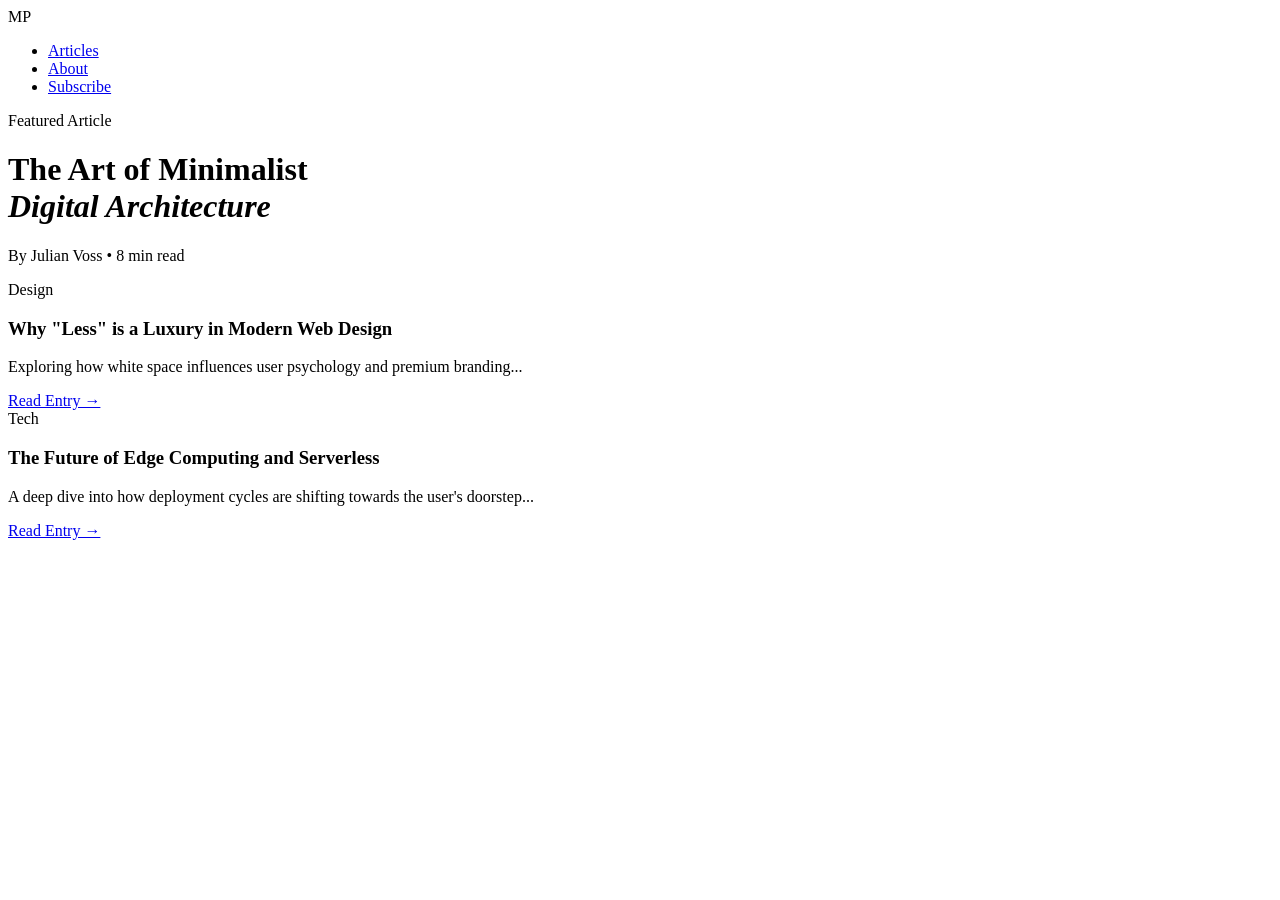
==== index.html @ 74de2347 "Create index.html" ====
<!DOCTYPE html>
<html lang="en">
<head>
    <meta charset="UTF-8">
    <meta name="viewport" content="width=device-width, initial-scale=1.0">
    <title>Modern Perspectives | Premium Blog</title>
    <link rel="stylesheet" href="style.css">
    <link href="https://fonts.googleapis.com/css2?family=Inter:wght@300;400;600&family=Playfair+Display:ital,wght@0,700;1,700&display=swap" rel="stylesheet">
</head>
<body>
    <div class="background-glow"></div>
    
    <nav class="glass-nav">
        <div class="logo">M<span>P</span></div>
        <ul class="nav-links">
            <li><a href="#" class="active">Articles</a></li>
            <li><a href="#">About</a></li>
            <li><a href="#" class="btn-subscribe">Subscribe</a></li>
        </ul>
    </nav>

    <main class="container">
        <header class="hero">
            <span class="badge">Featured Article</span>
            <h1>The Art of Minimalist <br><em>Digital Architecture</em></h1>
            <p class="meta">By Julian Voss • 8 min read</p>
        </header>

        <section class="blog-grid">
            <!-- Article 1 -->
            <article class="glass-card">
                <div class="card-image" style="background-image: url('https://images.unsplash.com/photo-1497215728101-856f4ea42174?auto=format&fit=crop&w=800&q=80');"></div>
                <div class="card-content">
                    <span class="category">Design</span>
                    <h3>Why "Less" is a Luxury in Modern Web Design</h3>
                    <p>Exploring how white space influences user psychology and premium branding...</p>
                    <a href="#" class="read-more">Read Entry →</a>
                </div>
            </article>

            <!-- Article 2 -->
            <article class="glass-card">
                <div class="card-image" style="background-image: url('https://images.unsplash.com/photo-1516321318423-f06f85e504b3?auto=format&fit=crop&w=800&q=80');"></div>
                <div class="card-content">
                    <span class="category">Tech</span>
                    <h3>The Future of Edge Computing and Serverless</h3>
                    <p>A deep dive into how deployment cycles are shifting towards the user's doorstep...</p>
                    <a href="#" class="read-more">Read Entry →</a>
                </div>
            </article>
        </section>
    </main>

    <script>
        // Subtle interaction: Card tilt effect
        document.querySelectorAll('.glass-card').forEach(card => {
            card.addEventListener('mousemove', (e) => {
                const rect = card.getBoundingClientRect();
                const x = e.clientX - rect.left;
                const y = e.clientY - rect.top;
                card.style.setProperty('--mouse-x', `${x}px`);
                card.style.setProperty('--mouse-y', `${y}px`);
            });
        });
    </script>
</body>
</html>
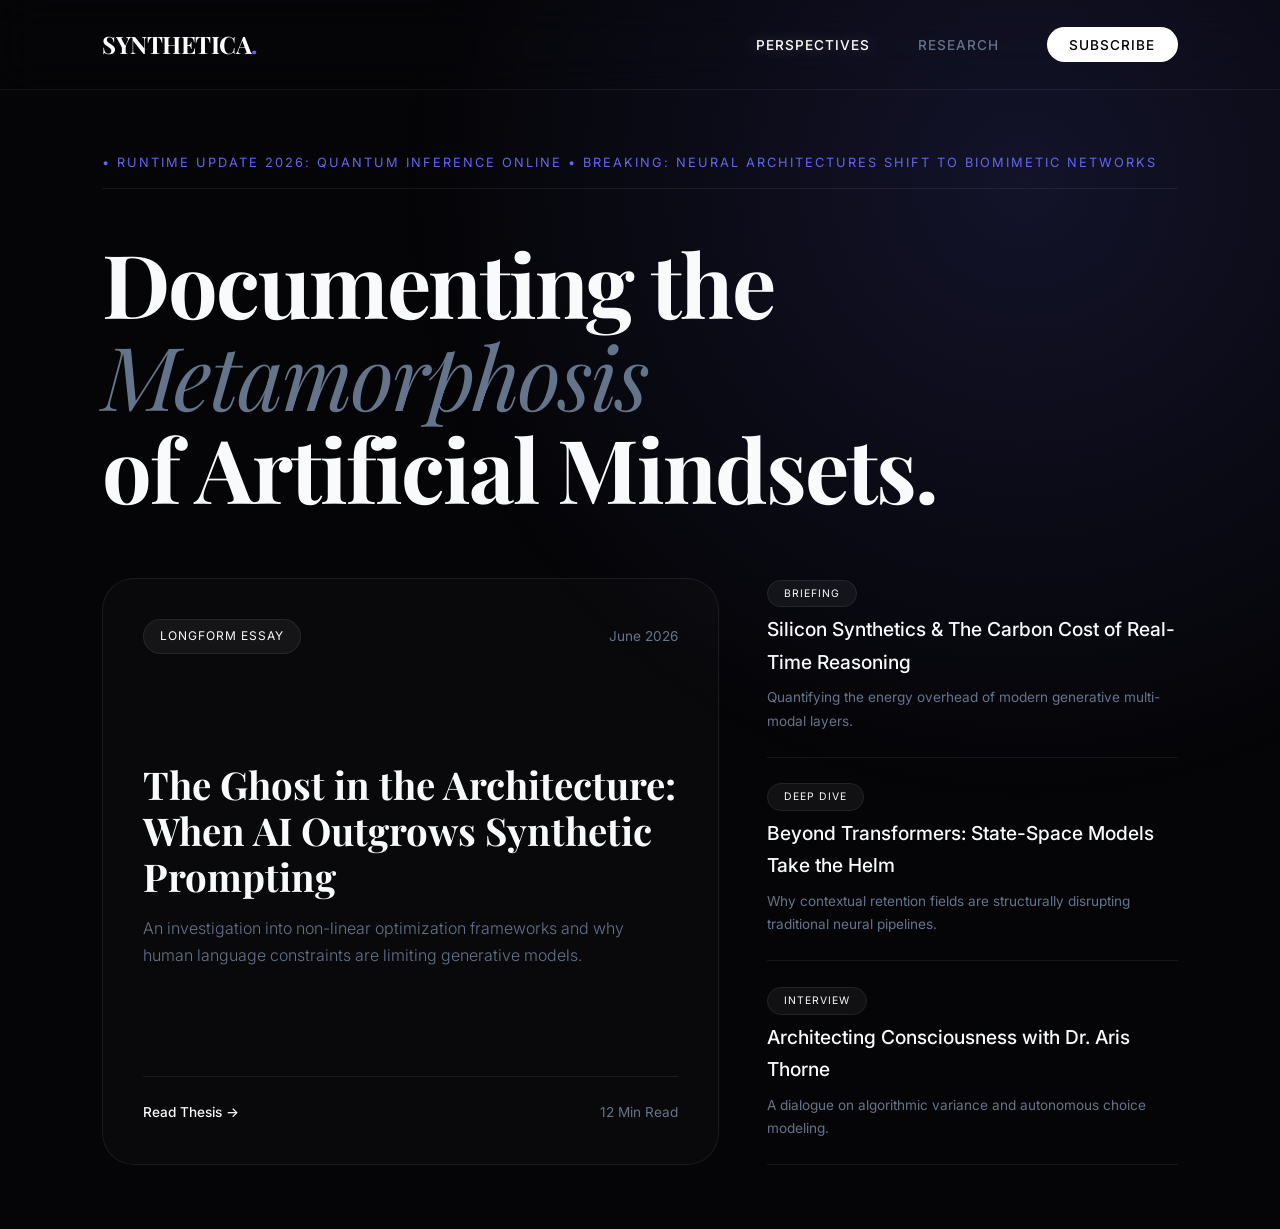
==== commit 5c80ca77: "Update index.html" ====
--- a/index.html
+++ b/index.html
@@ -3,65 +3,93 @@
 <head>
     <meta charset="UTF-8">
     <meta name="viewport" content="width=device-width, initial-scale=1.0">
-    <title>Modern Perspectives | Premium Blog</title>
+    <title>Synthetica Editorial | The Future of Intelligence</title>
     <link rel="stylesheet" href="style.css">
-    <link href="https://fonts.googleapis.com/css2?family=Inter:wght@300;400;600&family=Playfair+Display:ital,wght@0,700;1,700&display=swap" rel="stylesheet">
+    <link href="https://fonts.googleapis.com/css2?family=Inter:wght@300;400;500;600&family=Playfair+Display:ital,wght@0,600;0,700;1,400&display=swap" rel="stylesheet">
 </head>
 <body>
-    <div class="background-glow"></div>
-    
-    <nav class="glass-nav">
-        <div class="logo">M<span>P</span></div>
+    <div class="glow-canvas"></div>
+
+    <nav class="premium-nav">
+        <a href="index.html" class="nav-brand">SYNTHETICA<span>.</span></a>
         <ul class="nav-links">
-            <li><a href="#" class="active">Articles</a></li>
-            <li><a href="#">About</a></li>
-            <li><a href="#" class="btn-subscribe">Subscribe</a></li>
+            <li><a href="index.html" class="active">Perspectives</a></li>
+            <li><a href="#">Research</a></li>
+            <li><a href="#" class="nav-cta">Subscribe</a></li>
         </ul>
     </nav>
 
-    <main class="container">
-        <header class="hero">
-            <span class="badge">Featured Article</span>
-            <h1>The Art of Minimalist <br><em>Digital Architecture</em></h1>
-            <p class="meta">By Julian Voss • 8 min read</p>
-        </header>
+    <main class="hub-main">
+        <section class="hero-editorial">
+            <div class="ticker-wrap">
+                <div class="ticker">
+                    • RUNTIME UPDATE 2026: QUANTUM INFERENCE ONLINE • BREAKING: NEURAL ARCHITECTURES SHIFT TO BIOMIMETIC NETWORKS 
+                </div>
+            </div>
+            
+            <h1 class="editorial-title">
+                Documenting the <em>Metamorphosis</em> <br>of Artificial Mindsets.
+            </h1>
 
-        <section class="blog-grid">
-            <!-- Article 1 -->
-            <article class="glass-card">
-                <div class="card-image" style="background-image: url('https://images.unsplash.com/photo-1497215728101-856f4ea42174?auto=format&fit=crop&w=800&q=80');"></div>
-                <div class="card-content">
-                    <span class="category">Design</span>
-                    <h3>Why "Less" is a Luxury in Modern Web Design</h3>
-                    <p>Exploring how white space influences user psychology and premium branding...</p>
-                    <a href="#" class="read-more">Read Entry →</a>
+            <div class="feature-split">
+                <!-- Main Core Story Block linking to the reading layout -->
+                <a href="article.html" class="main-feature-card" id="heroCard">
+                    <div class="card-meta-row">
+                        <span class="tag-premium">Longform Essay</span>
+                        <span style="color: var(--text-muted); font-size: 0.85rem;">June 2026</span>
+                    </div>
+                    <div class="card-title-block">
+                        <h2 style="font-family: var(--font-serif); font-size: clamp(1.8rem, 3vw, 2.8rem); line-height: 1.2; margin-bottom: 1rem;">
+                            The Ghost in the Architecture: When AI Outgrows Synthetic Prompting
+                        </h2>
+                        <p style="color: var(--text-muted); max-width: 600px; font-weight: 300;">
+                            An investigation into non-linear optimization frameworks and why human language constraints are limiting generative models.
+                        </p>
+                    </div>
+                    <div class="card-meta-row" style="border-top: 1px solid var(--surface-border); padding-top: 1.5rem;">
+                        <span style="font-size: 0.85rem; font-weight: 500;">Read Thesis →</span>
+                        <span style="color: var(--text-muted); font-size: 0.85rem;">12 Min Read</span>
+                    </div>
+                </a>
+
+                <!-- Side Feed List -->
+                <div class="feed-column">
+                    <a href="#" class="feed-item">
+                        <span class="tag-premium" style="font-size:0.65rem;">Briefing</span>
+                        <h4>Silicon Synthetics & The Carbon Cost of Real-Time Reasoning</h4>
+                        <p style="font-size:0.85rem; color: var(--text-muted); margin-top: 0.5rem;">Quantifying the energy overhead of modern generative multi-modal layers.</p>
+                    </a>
+                    <a href="#" class="feed-item">
+                        <span class="tag-premium" style="font-size:0.65rem;">Deep Dive</span>
+                        <h4>Beyond Transformers: State-Space Models Take the Helm</h4>
+                        <p style="font-size:0.85rem; color: var(--text-muted); margin-top: 0.5rem;">Why contextual retention fields are structurally disrupting traditional neural pipelines.</p>
+                    </a>
+                    <a href="#" class="feed-item">
+                        <span class="tag-premium" style="font-size:0.65rem;">Interview</span>
+                        <h4>Architecting Consciousness with Dr. Aris Thorne</h4>
+                        <p style="font-size:0.85rem; color: var(--text-muted); margin-top: 0.5rem;">A dialogue on algorithmic variance and autonomous choice modeling.</p>
+                    </a>
                 </div>
-            </article>
-
-            <!-- Article 2 -->
-            <article class="glass-card">
-                <div class="card-image" style="background-image: url('https://images.unsplash.com/photo-1516321318423-f06f85e504b3?auto=format&fit=crop&w=800&q=80');"></div>
-                <div class="card-content">
-                    <span class="category">Tech</span>
-                    <h3>The Future of Edge Computing and Serverless</h3>
-                    <p>A deep dive into how deployment cycles are shifting towards the user's doorstep...</p>
-                    <a href="#" class="read-more">Read Entry →</a>
-                </div>
-            </article>
+            </div>
         </section>
     </main>
 
     <script>
-        // Subtle interaction: Card tilt effect
-        document.querySelectorAll('.glass-card').forEach(card => {
-            card.addEventListener('mousemove', (e) => {
-                const rect = card.getBoundingClientRect();
-                const x = e.clientX - rect.left;
-                const y = e.clientY - rect.top;
-                card.style.setProperty('--mouse-x', `${x}px`);
-                card.style.setProperty('--mouse-y', `${y}px`);
+        // High-end dynamic mouse response effect
+        const heroCard = document.getElementById('heroCard');
+        if(heroCard) {
+            heroCard.addEventListener('mousemove', (e) => {
+                const rect = heroCard.getBoundingClientRect();
+                const x = e.clientX - rect.left - (rect.width/2);
+                const y = e.clientY - rect.top - (rect.height/2);
+                
+                heroCard.style.transform = `perspective(1000px) rotateX(${-y * 0.01}deg) rotateY(${x * 0.01}deg) translateY(-4px)`;
             });
-        });
+
+            heroCard.addEventListener('mouseleave', () => {
+                heroCard.style.transform = 'none';
+            });
+        }
     </script>
 </body>
 </html>
--- a/style.css
+++ b/style.css
@@ -0,0 +1,303 @@
+:root {
+    --bg: #050507;
+    --surface: rgba(255, 255, 255, 0.02);
+    --surface-border: rgba(255, 255, 255, 0.07);
+    --accent: #6366f1;
+    --accent-glow: rgba(99, 102, 241, 0.15);
+    --text-primary: #f8fafc;
+    --text-muted: #64748b;
+    --font-serif: 'Playfair Display', Georgia, serif;
+    --font-sans: 'Inter', system-ui, sans-serif;
+    --transition: all 0.5s cubic-bezier(0.16, 1, 0.3, 1);
+}
+
+* {
+    margin: 0;
+    padding: 0;
+    box-sizing: border-box;
+    -webkit-font-smoothing: antialiased;
+}
+
+body {
+    background-color: var(--bg);
+    color: var(--text-primary);
+    font-family: var(--font-sans);
+    line-height: 1.7;
+    overflow-x: hidden;
+}
+
+/* Custom Smooth Scrollbar */
+::-webkit-scrollbar { width: 8px; }
+::-webkit-scrollbar-track { background: var(--bg); }
+::-webkit-scrollbar-thumb { background: #1e1e2e; border-radius: 4px; }
+::-webkit-scrollbar-thumb:hover { background: var(--accent); }
+
+/* Premium Navigation Bar Shared Across Pages */
+.premium-nav {
+    display: flex;
+    justify-content: space-between;
+    align-items: center;
+    padding: 1.5rem 8vw;
+    position: fixed;
+    top: 0;
+    width: 100%;
+    z-index: 1000;
+    backdrop-filter: blur(20px);
+    -webkit-backdrop-filter: blur(20px);
+    border-bottom: 1px solid var(--surface-border);
+}
+
+.nav-brand {
+    font-family: var(--font-serif);
+    font-size: 1.5rem;
+    font-weight: 700;
+    letter-spacing: -0.5px;
+    text-decoration: none;
+    color: #fff;
+}
+
+.nav-brand span { color: var(--accent); }
+
+.nav-links {
+    display: flex;
+    list-style: none;
+    gap: 3rem;
+    align-items: center;
+}
+
+.nav-links a {
+    text-decoration: none;
+    color: var(--text-muted);
+    font-size: 0.85rem;
+    font-weight: 500;
+    letter-spacing: 1px;
+    text-transform: uppercase;
+    transition: var(--transition);
+}
+
+.nav-links a:hover, .nav-links .active {
+    color: #fff;
+    text-shadow: 0 0 15px rgba(255,255,255,0.3);
+}
+
+.nav-cta {
+    background: #fff;
+    color: #000 !important;
+    padding: 0.6rem 1.4rem;
+    border-radius: 100px;
+    font-weight: 600;
+}
+
+/* Shared Radial Background Radial Glow */
+.glow-canvas {
+    position: fixed;
+    top: 0;
+    left: 0;
+    width: 100vw;
+    height: 100vh;
+    background: radial-gradient(circle at 80% 20%, var(--accent-glow) 0%, transparent 50%);
+    pointer-events: none;
+    z-index: -1;
+}
+
+/* ==========================================================================
+   PAGE 1 SPECIFIC STYLES: INDEX / HUB
+   ========================================================================== */
+.hub-main { padding-top: 15vh; }
+
+.hero-editorial {
+    padding: 0 8vw 4rem 8vw;
+    max-width: 1400px;
+    margin: 0 auto;
+}
+
+.ticker-wrap {
+    overflow: hidden;
+    white-space: nowrap;
+    border-bottom: 1px solid var(--surface-border);
+    padding: 0.8rem 0;
+    margin-bottom: 3rem;
+}
+
+.ticker {
+    display: inline-block;
+    animation: marquee 25s linear infinite;
+    font-size: 0.8rem;
+    text-transform: uppercase;
+    letter-spacing: 2px;
+    color: var(--accent);
+}
+
+@keyframes marquee {
+    0% { transform: translate3d(0, 0, 0); }
+    100% { transform: translate3d(-50%, 0, 0); }
+}
+
+.editorial-title {
+    font-family: var(--font-serif);
+    font-size: clamp(2.5rem, 7vw, 5.5rem);
+    line-height: 1.05;
+    font-weight: 700;
+    letter-spacing: -2px;
+    margin-bottom: 2rem;
+}
+
+.editorial-title em {
+    font-style: italic;
+    font-weight: 400;
+    color: var(--text-muted);
+}
+
+/* High-End Feature Grid */
+.feature-split {
+    display: grid;
+    grid-template-columns: 1.2fr 0.8fr;
+    gap: 3rem;
+    margin-top: 4rem;
+}
+
+@media(max-width: 968px) {
+    .feature-split { grid-template-columns: 1fr; }
+}
+
+.main-feature-card {
+    background: var(--surface);
+    border: 1px solid var(--surface-border);
+    border-radius: 32px;
+    padding: 2.5rem;
+    display: flex;
+    flex-direction: column;
+    justify-content: space-between;
+    min-height: 500px;
+    position: relative;
+    overflow: hidden;
+    transition: var(--transition);
+    text-decoration: none;
+    color: inherit;
+}
+
+.main-feature-card:hover {
+    border-color: rgba(255,255,255,0.2);
+    transform: translateY(-4px);
+    box-shadow: 0 30px 60px -15px rgba(0,0,0,0.8);
+}
+
+.card-meta-row {
+    display: flex;
+    justify-content: space-between;
+    align-items: center;
+}
+
+.tag-premium {
+    background: rgba(255,255,255,0.05);
+    padding: 0.4rem 1rem;
+    border-radius: 100px;
+    font-size: 0.75rem;
+    letter-spacing: 1px;
+    text-transform: uppercase;
+    border: 1px solid var(--surface-border);
+}
+
+.feed-column {
+    display: flex;
+    flex-direction: column;
+    gap: 1.5rem;
+}
+
+.feed-item {
+    border-bottom: 1px solid var(--surface-border);
+    padding-bottom: 1.5rem;
+    text-decoration: none;
+    color: inherit;
+    display: block;
+    transition: var(--transition);
+}
+
+.feed-item:hover {
+    padding-left: 10px;
+    border-color: var(--accent);
+}
+
+.feed-item h4 {
+    font-size: 1.2rem;
+    margin-top: 0.5rem;
+    font-weight: 500;
+}
+
+/* ==========================================================================
+   PAGE 2 SPECIFIC STYLES: ARTICLE VIEW
+   ========================================================================== */
+.progress-container {
+    position: fixed;
+    top: 73px;
+    left: 0;
+    width: 100%;
+    height: 2px;
+    z-index: 1001;
+}
+
+.progress-bar {
+    height: 100%;
+    background: var(--accent);
+    width: 0%;
+    box-shadow: 0 0 10px var(--accent);
+}
+
+.article-wrapper {
+    max-width: 760px;
+    margin: 0 auto;
+    padding: 18vh 2rem 8rem 2rem;
+}
+
+.article-header {
+    text-align: center;
+    margin-bottom: 4rem;
+}
+
+.article-header h1 {
+    font-family: var(--font-serif);
+    font-size: clamp(2.2rem, 5vw, 3.8rem);
+    line-height: 1.15;
+    margin: 1.5rem 0;
+    font-weight: 700;
+}
+
+.author-plate {
+    display: flex;
+    align-items: center;
+    justify-content: center;
+    gap: 1rem;
+    margin-top: 2rem;
+}
+
+.author-avatar {
+    width: 48px;
+    height: 48px;
+    border-radius: 50%;
+    background: linear-gradient(45deg, var(--accent), #ec4899);
+}
+
+.body-content p {
+    font-size: 1.15rem;
+    color: #cbd5e1;
+    margin-bottom: 2rem;
+    font-weight: 300;
+}
+
+.body-content h2 {
+    font-family: var(--font-serif);
+    font-size: 2rem;
+    margin: 3rem 0 1.5rem 0;
+    color: #fff;
+}
+
+/* Interactive Blockquote standard */
+.pullquote {
+    font-family: var(--font-serif);
+    font-size: 1.6rem;
+    font-style: italic;
+    border-left: 3px solid var(--accent);
+    padding-left: 2rem;
+    margin: 3rem 0;
+    color: #f1f5f9;
+}
